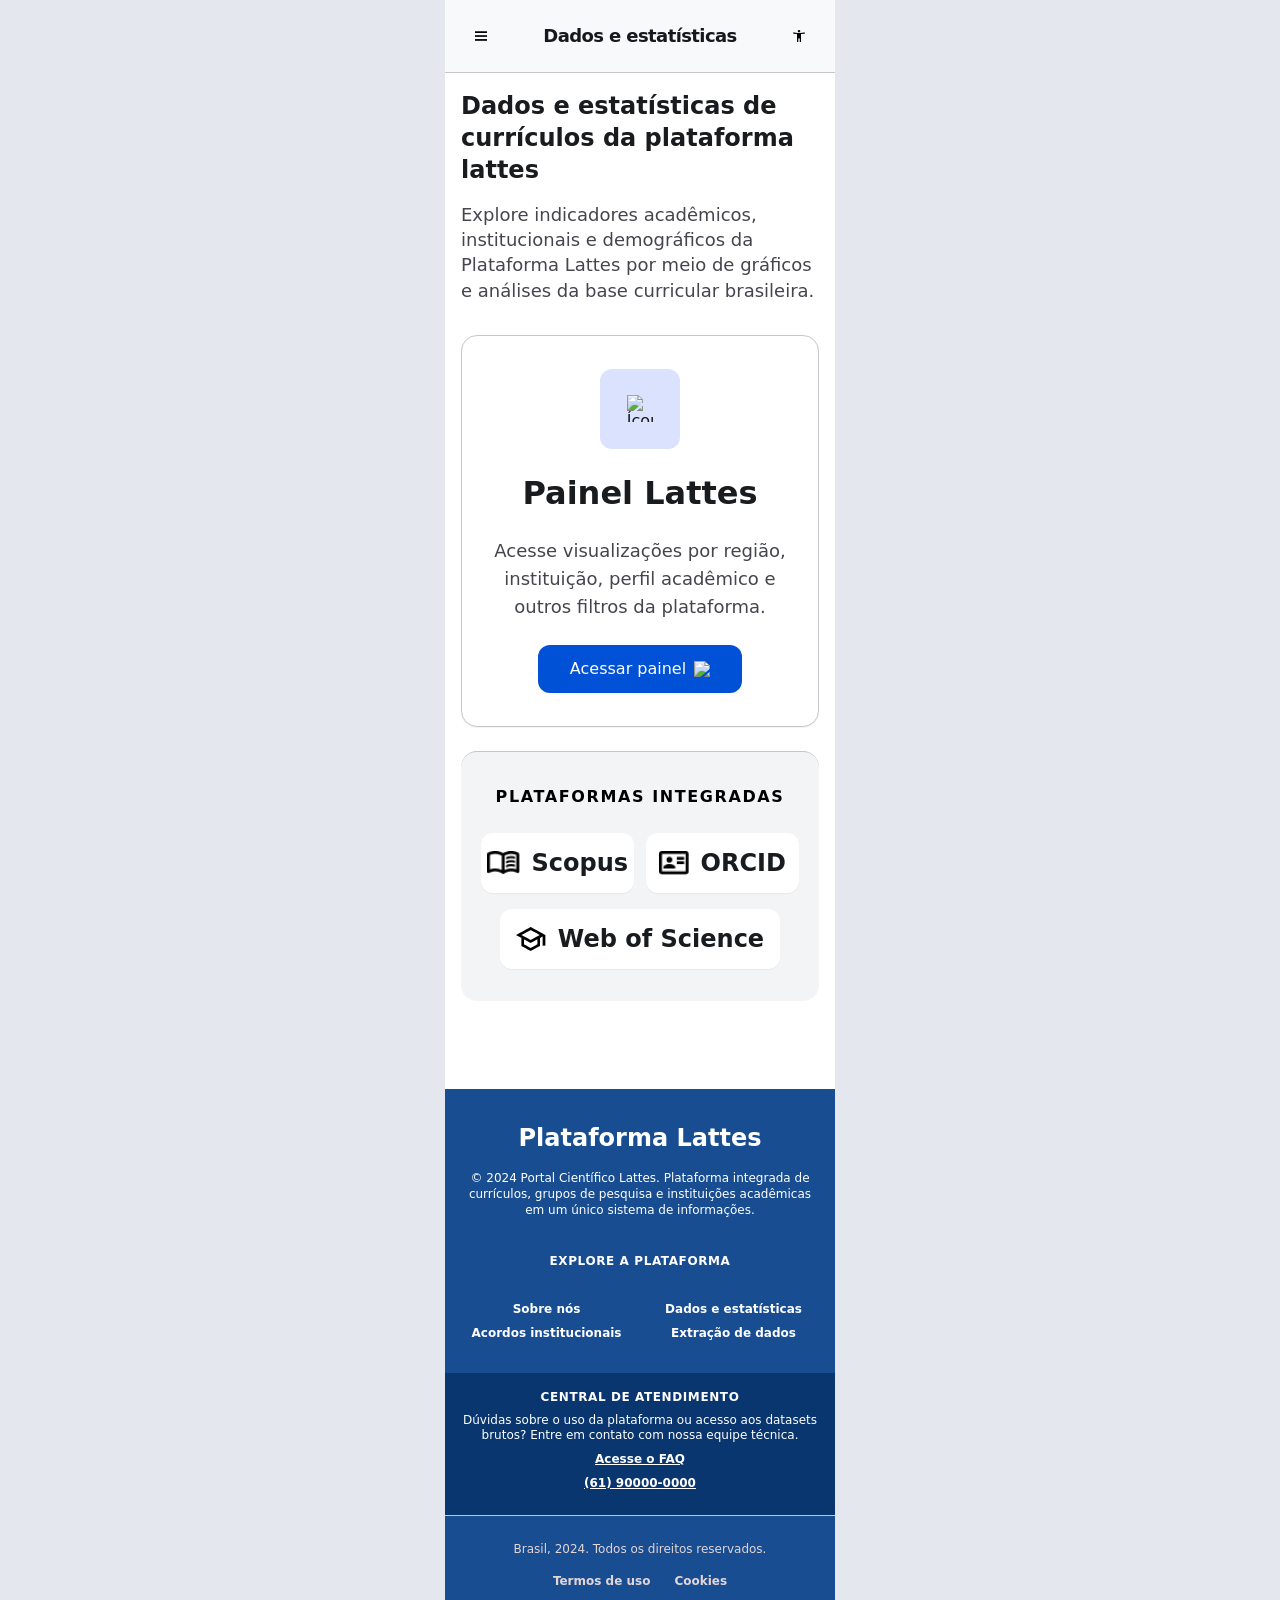
==== dados-estatisticas.html @ 247bda1d "primeira versao Co-authored-by: Cursor <cursoragent@cursor.com>" ====
﻿<!DOCTYPE html>
<html lang="pt-BR">
<head>
    <meta charset="UTF-8">
    <meta name="viewport" content="width=device-width, initial-scale=1.0">
    <title>Dados e estatísticas</title>
    <link rel="stylesheet" href="style.css">
</head>
<body>
    <div class="app-shell">
        <header class="top-app-bar" data-name="Header - TopAppBar">
            <button class="icon-button" id="menuToggle" aria-label="Abrir menu">
                <img src="assets/menu_hamburguer.png" alt="Menu">
            </button>
            <div class="top-app-bar__title" data-name="Heading 1">Dados e estatísticas</div>
            <button class="icon-button top-app-bar__profile" aria-label="Perfil" data-name="Button">
                <img src="assets/acessibilidade.png" alt="Perfil">
            </button>
        </header>

        <div class="menu-overlay" id="sideMenu" aria-hidden="true">
            <aside class="side-menu" role="dialog" aria-label="Menu do Portal">
                <div class="menu-header">
                    <div class="menu-title">Menu do Portal</div>
                    <button type="button" class="menu-close" id="menuClose" aria-label="Fechar menu">×</button>
                </div>
                <ul class="menu-list">
                    <li><a href="home-page.html" class="menu-item"><svg viewBox="0 0 24 24" fill="none" stroke="currentColor" stroke-width="2" stroke-linecap="round" stroke-linejoin="round"><path d="M3 11.5L12 3l9 8.5"/><path d="M9 21V13h6v8"/></svg>Início</a></li>
                    <li><a href="#" class="menu-item"><svg viewBox="0 0 24 24" fill="none" stroke="currentColor" stroke-width="2" stroke-linecap="round" stroke-linejoin="round"><circle cx="12" cy="12" r="9"/><line x1="12" y1="8" x2="12" y2="12"/><circle cx="12" cy="16" r="1"/></svg>Sobre nós</a></li>
                    <li><a href="dados-estatisticas.html" class="menu-item"><svg viewBox="0 0 24 24" fill="none" stroke="currentColor" stroke-width="2" stroke-linecap="round" stroke-linejoin="round"><path d="M3 17v-6"/><path d="M8 17v-10"/><path d="M13 17v-4"/><path d="M18 17V9"/><path d="M21 17h-18"/></svg>Dados e estatísticas</a></li>
                    <li><a href="#" class="menu-item"><svg viewBox="0 0 24 24" fill="none" stroke="currentColor" stroke-width="2" stroke-linecap="round" stroke-linejoin="round"><path d="M8 13l2 2 4-4"/><path d="M21 15V9a2 2 0 0 0-2-2H5a2 2 0 0 0-2 2v6a2 2 0 0 0 2 2h14a2 2 0 0 0 2-2Z"/></svg>Acordos institucionais</a></li>
                    <li><a href="#" class="menu-item"><svg viewBox="0 0 24 24" fill="none" stroke="currentColor" stroke-width="2" stroke-linecap="round" stroke-linejoin="round"><path d="M12 3v12"/><path d="M8 11l4 4 4-4"/><path d="M4 21h16"/></svg>Extração de dados</a></li>
                    <li><a href="#" class="menu-item"><svg viewBox="0 0 24 24" fill="none" stroke="currentColor" stroke-width="2" stroke-linecap="round" stroke-linejoin="round"><path d="M4 4h16v16H4z"/><path d="M4 8h16"/><path d="M9 12h6"/></svg>Contato/Ajuda</a></li>
                </ul>
                <div class="menu-divider"></div>
                <ul class="menu-list menu-list--secondary">
                    <li><a href="#" class="menu-item"><svg viewBox="0 0 24 24" fill="none" stroke="currentColor" stroke-width="2" stroke-linecap="round" stroke-linejoin="round"><circle cx="12" cy="12" r="3"/><path d="M19.4 15a7.9 7.9 0 0 0 .6-3 7.9 7.9 0 0 0-.6-3"/><path d="M4.6 9A7.9 7.9 0 0 0 4 12a7.9 7.9 0 0 0 .6 3"/><path d="M12 2v2"/><path d="M12 20v2"/><path d="M4.93 4.93l1.41 1.41"/><path d="M17.66 17.66l1.41 1.41"/><path d="M2 12h2"/><path d="M20 12h2"/><path d="M4.93 19.07l1.41-1.41"/><path d="M17.66 6.34l1.41-1.41"/></svg>Configurações</a></li>
                    <li><a href="#" class="menu-item"><svg viewBox="0 0 24 24" fill="none" stroke="currentColor" stroke-width="2" stroke-linecap="round" stroke-linejoin="round"><path d="M12 16a4 4 0 0 0 4-4V7a4 4 0 0 0-8 0v5a4 4 0 0 0 4 4Z"/><path d="M6 21v-2a4 4 0 0 1 4-4h4a4 4 0 0 1 4 4v2"/></svg>Acessibilidade</a></li>
                </ul>
                <a href="#" class="menu-logout"><svg viewBox="0 0 24 24" fill="none" stroke="currentColor" stroke-width="2" stroke-linecap="round" stroke-linejoin="round"><path d="M9 21H5a2 2 0 0 1-2-2V5a2 2 0 0 1 2-2h4"/><path d="M16 17l5-5-5-5"/><path d="M21 12H9"/></svg>Sair</a>
            </aside>
        </div>

        <div class="dados-estatisticas-page" data-name="Dados e estatistica - iPhone 17">

        <main class="page-content" data-name="Main">
            <section class="hero-section" data-name="Hero Section">
                <div class="hero-heading" data-name="Heading 2">
                    <h1>Dados e estatísticas de<br>currículos da plataforma lattes</h1>
                </div>
                <div class="hero-copy" data-name="Container">
                    <p>Explore indicadores acadêmicos, institucionais e demográficos da Plataforma Lattes por meio de gráficos e análises da base curricular brasileira.</p>
                </div>
            </section>

            <section class="panel-card" data-name="Category Bento Grid">
                <div class="panel-card__frame" data-name="Background+Border+Shadow">
                    <div class="panel-card__icon-frame" data-name="Margin">
                        <div class="panel-card__icon-background" data-name="Background">
                            <img src="https://www.figma.com/api/mcp/asset/d71a6e8a-f37e-4e6e-af55-b8a816daae14" alt="Ícone painel">
                        </div>
                    </div>
                    <div class="panel-card__title" data-name="Heading 3:margin">
                        <h2>Painel Lattes</h2>
                    </div>
                    <div class="panel-card__description" data-name="Margin">
                        <p>Acesse visualizações por região, instituição, perfil acadêmico e outros filtros da plataforma.</p>
                    </div>
                    <a href="painel_grandeArea.html" class="button button--primary" data-name="Button">
                        <span>Acessar painel</span>
                        <img src="https://www.figma.com/api/mcp/asset/c9a8e977-dc7c-4f8a-aab9-f819f635818b" alt="Seta direita">
                    </a>
                </div>
            </section>

            <section class="platforms-section" data-name="Section">
                <div class="platforms-title" data-name="Heading 4">PLATAFORMAS INTEGRADAS</div>
                <div class="platforms-container" data-name="Container">
                    <div class="platform-row">
                        <div class="platform-item" data-name="Container">
                            <img src="./assets/livro.png" alt="Scopus">
                            <span>Scopus</span>
                        </div>
                        <div class="platform-item" data-name="Container">
                            <img src="./assets/id.png" alt="ORCID">
                            <span>ORCID</span>
                        </div>
                    </div>
                    <div class="platform-row platform-row--center">
                        <div class="platform-item" data-name="Container">
                            <img src="./assets/chapeu.png" alt="Web of Science">
                            <span>Web of Science</span>
                        </div>
                    </div>
                </div>
            </section>
        </main>

        <footer class="site-footer">
        <div class="footer-top">
            <div class="footer-brand">
                <h2>Plataforma Lattes</h2>
                <p>© 2024 Portal Científico Lattes. Plataforma integrada de currículos, grupos de pesquisa e instituições acadêmicas em um único sistema de informações.</p>
            </div>

            <div class="footer-links">
                <div class="footer-links__heading">
                    <span>EXPLORE A PLATAFORMA</span>
                </div>
                <ul class="footer-links__list">
                    <li><a href="#">Sobre nós</a></li>
                    <li><a href="#">Dados e estatísticas</a></li>
                    <li><a href="#">Acordos institucionais</a></li>
                    <li><a href="#">Extração de dados</a></li>
                </ul>
            </div>
        </div>

        <div class="contact-section">
            <h3>CENTRAL DE ATENDIMENTO</h3>
            <p>Dúvidas sobre o uso da plataforma ou acesso aos datasets brutos? Entre em contato com nossa equipe técnica.</p>
            <a href="#" class="contact-link">Acesse o FAQ</a>
            <a href="tel:+556190000000" class="contact-link">(61) 90000-0000</a>
        </div>

        <div class="footer-bottom">
            <p>Brasil, 2024. Todos os direitos reservados.</p>
            <div class="footer-legal">
                <a href="#">Termos de uso</a>
                <a href="#">Cookies</a>
            </div>
        </div>
        </footer>
    </div>
    </div>
    <script src="script.js" defer></script>
</body>
</html>
---- style.css ----
﻿:root {
    color-scheme: light;
    font-family: "Hanken Grotesk", Inter, system-ui, -apple-system, BlinkMacSystemFont, "Segoe UI", sans-serif;
    color: #16181d;
    background: #f7f9fb;
}

* {
    box-sizing: border-box;
}

html, body {
    margin: 0;
    min-height: 100%;
}

body {
    background: #e4e8ee;
}

img {
    display: block;
    max-width: 100%;
    height: auto;
}

button,
a {
    font: inherit;
}

a {
    color: inherit;
    text-decoration: none;
}

.app-shell {
    position: relative;
    width: 100%;
    max-width: 390px;
    min-height: 100vh;
    margin: 0 auto;
    background: #ffffff;
}

.top-app-bar {
    display: flex;
    align-items: center;
    justify-content: space-between;
    gap: 16px;
    padding: 16px;
    background: #f7f9fb;
    border-bottom: 1px solid #c6c6cd;
}

.top-app-bar__title {
    font-size:18px;
    font-weight:700;
    line-height: 32px;
    letter-spacing: -0.6px;
    white-space: nowrap;
}

.icon-button { width: 40px; min-width: 40px; height: 40px; display: inline-flex; align-items: center; justify-content: center; padding: 0; border: none; border-radius: 12px; background: transparent; }
.icon-button img { width: 22px; height: 22px; }


.main-content {
    padding: 24px 16px 0;
}

.hero-section {
    margin-bottom: 32px;
}

.hero-card {
    background: #f2f4f6;
    border: 1px solid #c6c6cd;
    border-radius: 8px;
    overflow: hidden;
}

.hero-card img {
    width: 100%;
    height: auto;
}

.direct-access-section {
    display: flex;
    flex-direction: column;
    gap: 24px;
}

.section-heading {
    display: flex;
    align-items: center;
    justify-content: space-between;
    gap: 12px;
}

.section-heading h1 {
    margin: 0;
    font-size: 24px;
    line-height: 32px;
    font-weight: 600;
}

.section-link { 
    display: inline-flex;
    align-items: center;
    gap: 4px;
    color: #0051d5;
    font-weight: 500;
    font-size: 14px;
    line-height: 20px;
 }
.section-link img { width: 10px; height: auto; }


.resource-list {
    display: grid;
    gap: 24px;
}

.resource-card {
    background: #ffffff;
    border: 1px solid #c6c6cd;
    border-radius: 8px;
    padding: 25px;
    display: flex;
    flex-direction: column;
    gap: 12px;
}

.card-icon {
    width: 48px;
    height: 48px;
    min-width: 48px;
    border-radius: 4px;
    background: #dbe1ff;
    display: inline-flex;
    align-items: center;
    justify-content: center;
}

.card-content h2 {
    margin: 0;
    font-size: 14px;
    font-weight: 700;
    letter-spacing: 0.14px;
    line-height: 20px;
}

.card-description {
    margin: 0;
    font-size: 10px;
    line-height: 15px;
    color: #45464d;
}

.card-links {
    list-style: none;
    margin: 0;
    padding: 0;
    display: grid;
    gap: 8px;
}

.card-links li {
    margin: 0;
}

.resource-card a {
    display: inline-flex;
    align-items: center;
    gap: 8px;
    color: #0051d5;
    font-weight: 600;
    font-size: 12px;
    line-height: 16px;
}

.resource-card a img { width: 12px; height: 12px; }
.card-icon img { width: 20px; height: auto; }


.site-footer {
    width: 100%;
    max-width: 100%;
    margin-top: 32px;
    margin-left: 0;
    margin-right: 0;
    background: #194d92;
    color: #ffffff;
    box-sizing: border-box;
}

.app-shell .site-footer,
.dados-estatisticas-page .site-footer {
    width: 100%;
    margin-left: 0;
    margin-right: 0;
}

.app-shell .site-footer .footer-top,
.app-shell .site-footer .footer-bottom,
.app-shell .site-footer .contact-section,
.dados-estatisticas-page .site-footer .footer-top,
.dados-estatisticas-page .site-footer .footer-bottom,
.dados-estatisticas-page .site-footer .contact-section {
    width: 100%;
    max-width: none;
    box-sizing: border-box;
}

.footer-top {
    padding: 33px 16px 32px;
}

.footer-brand {
    text-align: center;
    margin-bottom: 32px;
}

.footer-brand h2 {
    margin: 0;
    font-size: 24px;
    font-weight: 700;
    line-height: 32px;
}

.footer-brand p {
    margin: 16px auto 0;
    max-width: 384px;
    font-size: 12px;
    line-height: 16px;
}

.footer-links {
    display: grid;
    gap: 32px;
}

.footer-links__heading {
    text-align: center;
}

.footer-links__heading span {
    display: inline-block;
    font-size: 12px;
    line-height: 16px;
    font-weight: 700;
    letter-spacing: 0.6px;
    text-transform: uppercase;
}

/* Rodapé portal (home-page + dados-estatísticas): seção inferior */
.app-shell .site-footer .footer-bottom p,
.dados-estatisticas-page .site-footer .footer-bottom p,
.app-shell .site-footer .footer-legal a,
.dados-estatisticas-page .site-footer .footer-legal a {
    color: #e4d5d5;
}

.footer-links__list {
    display: grid;
    grid-template-columns: repeat(2, minmax(0, 1fr));
    gap: 8px 16px;
    padding: 0;
    margin: 0;
    list-style: none;
}

.footer-links__list li {
    display: flex;
    justify-content: center;
}

.app-shell .site-footer .footer-links__list a,
.dados-estatisticas-page .site-footer .footer-links__list a {
    color: #ffffff;
}

.footer-links__list a {
    font-size: 12px;
    line-height: 16px;
    font-weight: 600;
    text-align: center;
}

.menu-overlay {
    display: none;
    position: absolute;
    inset: 0;
    background: rgba(0, 0, 0, 0.32);
    justify-content: flex-start;
    z-index: 1000;
}

.menu-overlay.open {
    display: flex;
}

.side-menu {
    width: min(320px, 100%);
    max-width: 320px;
    height: 100%;
    background: #ffffff;
    display: flex;
    flex-direction: column;
    padding: 24px 16px;
    box-shadow: 8px 0 24px rgba(0, 0, 0, 0.08);
    transform: translateX(-100%);
    transition: transform 0.24s ease;
}

.menu-overlay.open .side-menu {
    transform: translateX(0);
}

.menu-header {
    display: flex;
    align-items: center;
    justify-content: space-between;
    margin-bottom: 28px;
}

.menu-title {
    font-size: 20px;
    line-height: 28px;
    font-weight: 700;
    color: #16181d;
}

.menu-close {
    width: 40px;
    height: 40px;
    display: inline-flex;
    align-items: center;
    justify-content: center;
    border: none;
    background: transparent;
    color: #16181d;
    font-size: 24px;
    cursor: pointer;
}

.menu-list {
    list-style: none;
    margin: 0;
    padding: 0;
    display: grid;
    gap: 16px;
}

.menu-list--secondary {
    margin-top: 28px;
}

.menu-item {
    display: inline-flex;
    align-items: center;
    gap: 12px;
    color: #16181d;
    font-size: 14px;
    font-weight: 600;
    line-height: 20px;
    text-decoration: none;
    padding: 8px 4px;
    margin: -8px -4px;
    border-radius: 8px;
    transition: color 0.2s ease, background-color 0.2s ease;
}

.side-menu .menu-item:not(.menu-item--disabled):hover,
.side-menu .menu-logout:not(.menu-item--disabled):hover {
    color: #0051d5;
    background-color: #e8eeff;
}

.side-menu .menu-item:not(.menu-item--disabled):hover svg,
.side-menu .menu-logout:not(.menu-item--disabled):hover svg {
    color: #0051d5;
    stroke: #0051d5;
}

.side-menu .menu-item--disabled,
.side-menu .menu-logout.menu-item--disabled {
    opacity: 0.38;
    cursor: not-allowed;
    pointer-events: none;
    color: #9a9aa3;
}

.side-menu .menu-item--disabled svg,
.side-menu .menu-logout.menu-item--disabled svg {
    color: #9a9aa3;
    stroke: #9a9aa3;
}

.menu-item svg {
    width: 20px;
    height: 20px;
    flex-shrink: 0;
}

.menu-divider {
    margin: 28px 0 16px;
    border-top: 1px solid #ececec;
}

.menu-logout {
    margin-top: auto;
    display: inline-flex;
    align-items: center;
    gap: 12px;
    color: #16181d;
    font-size: 14px;
    font-weight: 600;
    text-decoration: none;
    padding: 8px 4px;
    margin-left: -4px;
    margin-right: -4px;
    border-radius: 8px;
    transition: color 0.2s ease, background-color 0.2s ease;
}

.menu-logout svg {
    width: 20px;
    height: 20px;
    flex-shrink: 0;
}

.side-menu--painel {
    padding: 24px 20px;
}

.side-menu--painel .menu-header {
    margin-bottom: 32px;
}

.side-menu--painel .menu-title {
    font-size: 22px;
    line-height: 28px;
    font-weight: 700;
}

.side-menu--painel .menu-list {
    gap: 20px;
}

.side-menu--painel .menu-list--secondary {
    margin-top: 0;
    gap: 24px;
}

.side-menu--painel .menu-divider {
    margin: 24px 0 24px;
    border-top-color: #e3e3e3;
}

.side-menu--painel .menu-item {
    font-weight: 500;
}

.contact-section {
    padding: 16px 16px 24px;
    background: #0a366f;
    display: grid;
    gap: 8px;
    text-align: center;
}

.contact-section h3 {
    margin: 0;
    font-size: 12px;
    line-height: 16px;
    font-weight: 700;
    letter-spacing: 0.6px;
    text-transform: uppercase;
}

.contact-section p {
    margin: 0;
    font-size: 12px;
    line-height: 15px;
}

.contact-link {
    display: inline-block;
    color: #ffffff;
    font-size: 12px;
    line-height: 16px;
    font-weight: 700;
    text-decoration: underline;
}

.footer-bottom {
    border-top: 1px solid #c6c6cd;
    padding: 25px 16px 32px;
    text-align: center;
}

.footer-bottom p {
    margin: 0;
    font-size: 12px;
    line-height: 16px;
}

.footer-legal {
    display: flex;
    justify-content: center;
    flex-wrap: wrap;
    gap: 24px;
    margin-top: 16px;
}

.footer-legal a {
    font-size: 12px;
    line-height: 16px;
    font-weight: 600;
}

@media (max-width: 390px) {
    .footer-links__list {
        grid-template-columns: 1fr 1fr;
    }
}

.dados-estatisticas-page {
    width: min(390px, 100%);
    margin: 0 auto;
    min-height: 100vh;
    background: #ffffff;
    color: #191c1e;
}

.dados-estatisticas-page .top-app-bar {
    display: flex;
    align-items: center;
    justify-content: space-between;
    padding: 16px;
    background: #f7f9fb;
    border-bottom: 1px solid #c6c6cd;
}

.dados-estatisticas-page .top-app-bar__title {
    font-size: 24px;
    line-height: 32px;
    font-weight: 800;
    letter-spacing: -0.6px;
}

.dados-estatisticas-page .page-content {
    padding: 17px 16px 32px;
}

.dados-estatisticas-page .hero-section {
    display: flex;
    flex-direction: column;
    gap: 16px;
    margin-bottom: 32px;
}

.dados-estatisticas-page .hero-heading h1 {
    margin: 0;
    font-size: 24px;
    line-height: 32px;
    font-weight: 600;
    color: #191c1e;
}

.dados-estatisticas-page .hero-copy {
    color: #45464d;
    font-size: 18px;
    line-height: 1.4;
    margin: 0;
}

.dados-estatisticas-page .hero-copy p {
    margin: 0;
}

.dados-estatisticas-page .panel-card {
    display: flex;
    justify-content: center;
    width: 100%;
    margin-bottom: 24px;
}

.dados-estatisticas-page .panel-card__frame {
    width: 100%;
    max-width: 672px;
    background: #ffffff;
    border: 1px solid #c6c6cd;
    border-radius: 16px;
    box-shadow: 0px 1px 1px rgba(0, 0, 0, 0.05);
    padding: 33px 24px;
    display: flex;
    flex-direction: column;
    align-items: center;
    gap: 24px;
}

.dados-estatisticas-page .panel-card__icon-background {
    width: 80px;
    height: 80px;
    border-radius: 12px;
    background: #dae2fd;
    display: flex;
    align-items: center;
    justify-content: center;
}

.dados-estatisticas-page .panel-card__icon-background img {
    width: 26.67px;
    height: 26.67px;
}

.dados-estatisticas-page .panel-card__title h2 {
    margin: 0;
    font-size: 32px;
    line-height: 40px;
    font-weight: 600;
    color: #191c1e;
    text-align: center;
}

.dados-estatisticas-page .panel-card__description p {
    margin: 0;
    font-size: 18px;
    line-height: 28px;
    color: #45464d;
    text-align: center;
}

.dados-estatisticas-page .button {
    display: inline-flex;
    align-items: center;
    justify-content: center;
    gap: 8px;
    padding: 12px 32px;
    border-radius: 12px;
    background: #0051d5;
    color: #ffffff;
    font-size: 16px;
    line-height: 24px;
    font-weight: 400;
}

.dados-estatisticas-page .button img {
    width: 16px;
    height: 16px;
}

.dados-estatisticas-page .platforms-section {
    margin-bottom: 24px;
    padding: 33px 20px 32px;
    background: #f2f4f6;
    border-top: 1px solid #c6c6cd;
    border-radius: 16px;
}

.dados-estatisticas-page .platforms-title {
    margin-bottom: 24px;
    font-size: 16px;
    line-height: 24px;
    font-weight: 700;
    color: #000000;
    text-align: center;
    letter-spacing: 1.6px;
    text-transform: uppercase;
}

.dados-estatisticas-page .platforms-container {
    display: grid;
    gap: 16px;
}

.dados-estatisticas-page .platform-row {
    display: grid;
    grid-template-columns: repeat(2, 1fr);
    gap: 12px;
}

.dados-estatisticas-page .platform-row--center {
    grid-template-columns: 1fr;
    justify-items: center;
}

.dados-estatisticas-page .platform-item {
    display: inline-flex;
    align-items: center;
    justify-content: center;
    gap: 12px;
    min-height: 48px;
    padding: 14px 16px;
    background: #ffffff;
    border-radius: 12px;
    box-shadow: 0px 1px 1px rgba(0, 0, 0, 0.05);
}

.dados-estatisticas-page .platform-item img {
    width: auto;
    height: 24px;
    display: block;
}

.dados-estatisticas-page .platform-item span {
    font-size: 24px;
    line-height: 32px;
    font-weight: 700;
    color: #191c1e;
}

/* Painel Lattes Styles */


.demographic-card{
    display:flex;
    align-items:center;
    gap:16px;
    background:#fff;
    border:1px solid #d9d9d9;
    border-radius:12px;
    padding:20px;
    margin-bottom:20px;
}

.demographic-icon{
    width:56px;
    height:56px;
    background:#e9ecff;
    border-radius:12px;
    display:flex;
    align-items:center;
    justify-content:center;
    flex-shrink:0;
}

.demographic-icon img{
    width:20px;
    height:20px;
}

.demographic-content h3{
    font-size:14px;
    margin-bottom:6px;
}

.demographic-content p{
    font-size:13px;
    line-height:1.5;
    color:#555;
}

.painel-content {
    padding: 16px 0 0 !important;
}

.painel-page {
    padding: 16px 16px 32px;
}

.painel-header {
    margin-bottom: 24px;
}

.painel-title {
    margin: 0;
    font-size: 24px;
    font-weight: 600;
    line-height: 32px;
    color: #16181d;
}

.painel-controls {
    display: flex;
    align-items: center;
    gap: 12px;
    margin-bottom: 24px;
    width: 100%;
}

.button--filter {
    display: inline-flex;
    align-items: center;
    gap: 8px;
    padding: 11px 25px;
    background: #e6e8ea;
    border: 1px solid #c6c6cd;
    border-radius: 12px;
    font-size: 14px;
    font-weight: 500;
    color: #191c1e;
    cursor: pointer;
    text-decoration: none;
    transition: background 0.2s ease;
}

.button--filter svg {
    width: 15px;
    height: 10px;
}

.button--filter:hover {
    background: #dcdfe2;
}

.controls-divider {
    width: 1px;
    height: 32px;
    background: #c6c6cd;
    flex-shrink: 0;
}

.icon-button--action {
    width: 32px !important;
    height: 32px !important;
    padding: 0 !important;
}

.icon-button--action svg {
    width: 16px !important;
    height: 16px !important;
    color: #0051d5;
    stroke: #0051d5;
}

.metrics-grid {
    display: grid;
    grid-template-columns: repeat(2, 1fr);
    gap: 12px;
    margin-bottom: 24px;
}

.metric-card {
    background: #ffffff;
    border: 1px solid #c6c6cd;
    border-radius: 8px;
    padding: 17px;
    display: flex;
    flex-direction: column;
    gap: 4px;
    box-shadow: 0px 4px 6px rgba(15, 23, 42, 0.04);
}

.metric-label {
    font-size: 12px;
    font-weight: 600;
    letter-spacing: 0.6px;
    text-transform: uppercase;
    color: #45464d;
    line-height: 16px;
}

.metric-value {
    display: flex;
    align-items: baseline;
    gap: 4px;
    padding-top: 4px;
}

.metric-number {
    font-size: 24px;
    font-weight: 600;
    color: #16181d;
    line-height: 32px;
}

.metric-number.metric-positive {
    color: #0051d5;
}

.metric-unit {
    font-size: 14px;
    font-weight: 500;
    color: #45464d;
    line-height: 20px;
    letter-spacing: 0.14px;
}

.metric-icon {
    width: 13px;
    height: 8px;
    color: #0051d5;
    margin-left: 4px;
}

.metric-note {
    font-size: 10px;
    font-style: italic;
    color: #45464d;
    line-height: 15px;
}

.chart-card {
    background: #ffffff;
    border: 1px solid #c6c6cd;
    border-radius: 8px;
    padding: 33px 25px;
    margin-bottom: 24px;
    box-shadow: 0px 4px 6px rgba(15, 23, 42, 0.04);
}

.chart-header {
    display: flex;
    align-items: center;
    justify-content: space-between;
    margin-bottom: 24px;
}

.chart-title {
    margin: 0;
    padding-bottom: 10px;
    font-size: 25px;
    font-weight: 700;
    color: #16181d;
    line-height: 20px;
    letter-spacing: 0.14px;
}

.chart-icon {
    width: 13px;
    height: 13px;
    color: #16181d;
}

.donut-chart {
    position: relative;
    display: flex;
    align-items: center;
    justify-content: center;
    margin-bottom: 24px;
    height: 200px;
}

.donut-svg {
    width: 100%;
    height: 100%;
    max-width: 200px;
}

.donut-center {
    position: absolute;
    display: flex;
    flex-direction: column;
    align-items: center;
    justify-content: center;
    gap: 4px;
}

.donut-value {
    font-size: 12px;
    font-weight: 600;
    color: #16181d;
}

.donut-number {
    font-size: 24px;
    font-weight: 600;
    color: #16181d;
}

.donut-label {
    font-size: 12px;
    font-weight: 500;
    color: #45464d;
    line-height: 16px;
}

/* Gráfico quadrado — Grande Área */

body[data-painel-page="grande-area"] .chart-card--grande-area .chart-title {
    width: 100%;
    padding-bottom: 16px;
    margin-bottom: 24px;
    border-bottom: 1px solid #e3e6eb;
}

body[data-painel-page="grande-area"] .squircle-donut {
    position: relative;
    width: 200px;
    height: 200px;
    margin: 0 auto 24px;
}

body[data-painel-page="grande-area"] .squircle-donut__ring {
    width: 100%;
    height: 100%;
    border-radius: 56px;
    background: conic-gradient(
        from -90deg,
        #c5cee8 0deg 34deg,
        #ffffff 34deg 36deg,
        #0051d5 36deg 160deg,
        #ffffff 160deg 162deg,
        #2d5a9e 162deg 232deg,
        #ffffff 232deg 234deg,
        #6b7d99 234deg 304deg,
        #ffffff 304deg 306deg,
        #1a202c 306deg 356deg,
        #ffffff 356deg 360deg
    );
    box-shadow: 0 6px 16px rgba(15, 23, 42, 0.1);
}

body[data-painel-page="grande-area"] .squircle-donut__center {
    position: absolute;
    inset: 34px;
    display: flex;
    flex-direction: column;
    align-items: center;
    justify-content: center;
    gap: 4px;
    background: #ffffff;
    border-radius: 42px;
}

body[data-painel-page="grande-area"] .squircle-donut__label {
    font-size: 12px;
    font-weight: 500;
    color: #45464d;
    line-height: 16px;
}

body[data-painel-page="grande-area"] .squircle-donut__value {
    font-size: 24px;
    font-weight: 700;
    color: #16181d;
    line-height: 32px;
}

.chart-legend {
    display: flex;
    flex-direction: column;
    gap: 8px;
}

.legend-item {
    display: flex;
    align-items: center;
    justify-content: space-between;
    padding: 8px 0;
}

.legend-color {
    width: 12px;
    height: 12px;
    border-radius: 50%;
    flex-shrink: 0;
}

.legend-label {
    flex: 1;
    font-size: 12px;
    font-weight: 600;
    color: #45464d;
    margin: 0 8px;
}

.legend-value {
    font-size: 12px;
    font-weight: 600;
    color: #16181d;
}

.bar-chart {
    display: flex;
    flex-direction: column;
    gap: 16px;
}

.bar-item {
    display: flex;
    flex-direction: column;
    gap: 4px;
}

.bar-label {
    display: flex;
    justify-content: space-between;
    font-size: 12px;
    font-weight: 600;
    color: #45464d;
}

.bar-value {
    text-align: right;
    font-size: 12px;
    font-weight: 600;
    color: #16181d;
    margin-top: -4px;
}

.bar-container {
    background: #eceef0;
    height: 8px;
    border-radius: 12px;
    overflow: hidden;
}

.bar-fill {
    background: #0051d5;
    height: 100%;
    border-radius: 12px;
    transition: width 0.3s ease;
}

.showcase-card {
    position: relative;
    background: #ffffff;
    border: 1px solid #c6c6cd;
    border-radius: 8px;
    overflow: hidden;
    margin-bottom: 24px;
    box-shadow: 0px 4px 6px rgba(15, 23, 42, 0.04);
    min-height: 200px;
}

.showcase-card img {
    width: 100%;
    height: 100%;
    object-fit: cover;
}

.showcase-overlay {
    position: absolute;
    bottom: 0;
    left: 0;
    right: 0;
    background: linear-gradient(to top, rgba(0,0,0,0.7), transparent);
    color: #ffffff;
    padding: 24px 16px;
}

.showcase-overlay h3 {
    margin: 0 0 8px;
    font-size: 16px;
    font-weight: 700;
    line-height: 24px;
}

.showcase-overlay p {
    margin: 0;
    font-size: 12px;
    line-height: 16px;
}





/* Filter Panel */

.filter-overlay {
    position: absolute;
    inset: 0;
    display: none;
    z-index: 2000;
    flex-direction: column;
    align-items: stretch;
    justify-content: flex-start;
    background: rgba(0, 0, 0, 0.5);
    animation: slideInBottom 0.3s ease;
    overflow: hidden;
}

.filter-overlay.open {
    display: flex;
    animation: slideInBottom 0.3s ease;
}

@keyframes slideInBottom {
    from {
        opacity: 0;
    }
    to {
        opacity: 1;
    }
}

.filter-panel {
    background: #ffffff;
    width: 100%;
    height: fit-content;
    max-height: 100%;
    flex: 0 0 auto;
    align-self: flex-start;
    overflow-y: auto;
    overflow-x: hidden;
    border-radius: 0 0 16px 16px;
    display: flex;
    flex-direction: column;
}

.filter-header {
    display: flex;
    align-items: center;
    justify-content: space-between;
    padding: 16px;
    border-bottom: 1px solid #c6c6cd;
    background: #f7f9fb;
    border-radius: 16px 16px 0 0;
    position: sticky;
    top: 0;
    z-index: 10;
}

.filter-close {
    width: 32px;
    height: 32px;
    display: flex;
    align-items: center;
    justify-content: center;
    border: none;
    background: transparent;
    cursor: pointer;
    padding: 0;
}

.filter-close svg {
    width: 14px;
    height: 14px;
    color: #16181d;
}

.filter-header h2 {
    margin: 0;
    font-size: 24px;
    font-weight: 800;
    line-height: 32px;
    flex: 1;
    text-align: center;
}

.filter-settings {
    width: 32px;
    height: 32px;
    display: flex;
    align-items: center;
    justify-content: center;
}

.filter-settings svg {
    width: 18px;
    height: 18px;
    color: #16181d;
}

.filter-content {
    flex: 0 1 auto;
    padding: 16px;
    display: flex;
    flex-direction: column;
    gap: 24px;
}

.filter-section {
    display: flex;
    flex-direction: column;
    gap: 16px;
}

.filter-section-header {
    display: flex;
    align-items: center;
    gap: 8px;
    padding: 5px 0;
}

.filter-section-header svg {
    width: 22px;
    height: 18px;
    color: #45464d;
}

.filter-section-header span {
    font-size: 14px;
    font-weight: 500;
    letter-spacing: 0.7px;
    text-transform: uppercase;
    color: #45464d;
    line-height: 20px;
}

.filter-options {
    background: #ffffff;
    border: 1px solid #c6c6cd;
    border-radius: 8px;
    overflow: hidden;
    display: flex;
    flex-direction: column;
    padding: 1px;
}

.filter-option {
    display: flex;
    align-items: center;
    justify-content: space-between;
    padding: 16px;
    border-bottom: 1px solid #c6c6cd;
    background: #ffffff;
    cursor: pointer;
    transition: background 0.2s ease;
}

.filter-option:last-child {
    border-bottom: none;
}

.filter-option input {
    display: none;
}

.filter-option span {
    font-size: 16px;
    font-weight: 500;
    color: #191c1e;
    line-height: 24px;
    flex: 1;
    margin-right: 16px;
}

.filter-option--selected {
    background: #e8eeff;
}

.filter-option--selected span {
    color: #16181d;
}

.filter-option--disabled {
    opacity: 0.38;
    cursor: not-allowed;
    pointer-events: none;
    background: #f5f8fc;
}

.filter-option--disabled span {
    color: #9a9aa3;
}

.filter-option--disabled .radio-custom,
.filter-option--disabled .checkbox-custom {
    border-color: #c8d4eb;
    background: #eef2fa;
}

.filter-footer .button--inactive {
    opacity: 0.38;
    cursor: not-allowed;
    pointer-events: none;
    color: #9a9aa3;
}

.radio-custom,
.checkbox-custom {
    width: 20px;
    height: 20px;
    border: 2px solid #c6c6cd;
    border-radius: 12px;
    flex-shrink: 0;
    display: flex;
    align-items: center;
    justify-content: center;
    position: relative;
}

.checkbox-custom {
    border-radius: 4px;
}

.radio-custom--checked,
.checkbox-custom--checked {
    border-color: #0051d5;
    background: #0051d5;
}

.radio-custom--checked::after,
.checkbox-custom--checked::after {
    content: '';
    width: 9px;
    height: 6px;
    border: solid #ffffff;
    border-width: 0 0 2px 2px;
    transform: rotate(-45deg);
}

.filter-footer {
    display: flex;
    flex-direction: column;
    gap: 8px;
    padding: 16px;
    border-top: 1px solid #c6c6cd;
    background: #ffffff;
    border-radius: 0 0 16px 16px;
    flex-shrink: 0;
}

.button--primary {
    padding: 12px 24px;
    background: #0051d5;
    color: #ffffff;
    border: none;
    border-radius: 8px;
    font-size: 16px;
    font-weight: 600;
    cursor: pointer;
    text-decoration: none;
    display: inline-flex;
    align-items: center;
    justify-content: center;
    transition: background 0.2s ease;
}

.button--primary:hover {
    background: #003fa3;
}

.button--secondary {
    padding: 12px 24px;
    background: #e6e8ea;
    color: #191c1e;
    border: none;
    border-radius: 8px;
    font-size: 16px;
    font-weight: 600;
    cursor: pointer;
    text-decoration: none;
    display: inline-flex;
    align-items: center;
    justify-content: center;
    transition: background 0.2s ease;
}

.button--secondary:hover {
    background: #dcdfe2;
}

/* Stats Grid */

.stats-grid {
    display: grid;
    gap: 16px;
    margin-bottom: 24px;
}

.stat-card {
    background: #ffffff;
    border: 1px solid #c6c6cd;
    border-radius: 8px;
    padding: 16px;
    display: flex;
    flex-direction: column;
    gap: 12px;
    box-shadow: 0px 1px 1px rgba(0, 0, 0, 0.05);
}

.stat-header {
    display: flex;
    align-items: center;
    justify-content: space-between;
}

.stat-label {
    font-size: 12px;
    font-weight: 600;
    letter-spacing: 0.6px;
    text-transform: uppercase;
    color: #45464d;
    line-height: 16px;
}

.stat-icon {
    width: 20px;
    height: 20px;
    color: #0051d5;
    stroke: #0051d5;
    flex-shrink: 0;
}

.stat-value {
    font-size: 32px;
    font-weight: 700;
    color: #191c1e;
    line-height: 40px;
}

.stat-note {
    font-size: 12px;
    color: #45464d;
    line-height: 16px;
}

/* Donut Legend */

.donut-legend {
    display: flex;
    flex-direction: column;
    gap: 12px;
}

.donut-legend .legend-item {
    display: flex;
    align-items: center;
    justify-content: space-between;
    padding: 0;
}

.donut-legend .legend-dot {
    width: 8px;
    height: 8px;
    border-radius: 50%;
    flex-shrink: 0;
}

.donut-legend .legend-text {
    flex: 1;
    font-size: 14px;
    font-weight: 500;
    color: #45464d;
    margin: 0 12px;
}

.donut-legend .legend-percent {
    font-size: 14px;
    font-weight: 600;
    color: #191c1e;
}

/* Bars List */

.bars-list {
    display: flex;
    flex-direction: column;
    gap: 20px;
}

.bar-info {
    display: flex;
    align-items: center;
    justify-content: space-between;
    margin-bottom: 8px;
}

.bar-label {
    font-size: 14px;
    font-weight: 500;
    color: #45464d;
}

.bar-value {
    font-size: 14px;
    font-weight: 600;
    color: #191c1e;
}

.bar-container {
    background: #eceef0;
    height: 12px;
    border-radius: 8px;
    overflow: hidden;
}

.bar-fill {
    background: #0051d5;
    height: 100%;
    border-radius: 8px;
    transition: width 0.3s ease;
}

.bar-fill--dark {
    background: #1a202c;
}

.bar-fill--gray {
    background: #6b7280;
}

/* Info Card */

.info-card {
    background: #ffffff;
    border: 1px solid #c6c6cd;
    border-radius: 8px;
    padding: 24px 16px;
    margin-bottom: 24px;
    display: flex;
    flex-direction: column;
    align-items: center;
    gap: 16px;
    text-align: center;
    box-shadow: 0px 1px 1px rgba(0, 0, 0, 0.05);
}

.info-card-title {
    font-size: 16px;
    font-weight: 700;
    color: #191c1e;
    line-height: 24px;
}

.info-card-icon {
    width: 48px;
    height: 48px;
    display: flex;
    align-items: center;
    justify-content: center;
    color: #0051d5;
}

.info-card-icon svg {
    width: 32px;
    height: 32px;
}

.info-card-text {
    margin: 0;
    font-size: 14px;
    line-height: 20px;
    color: #45464d;
}

/* Method Card */
.method-card{
    background:#316bf32f;
    border:1px solid #c6c6cd;
    border-radius:8px;
    padding:24px 16px;
    margin-bottom:24px;

    display:flex;
    flex-direction:column;
    align-items:center;
    text-align:center;
}

.method-card h3{
    margin:0 0 12px;
    font-size:18px;
    font-weight:700;
}

.method-card p{
    margin:0 0 16px;
    font-size:14px;
    line-height:1.5;
    color:#45464d;
}

.method-card a{
    color:#0051d5;
    font-weight:600;
    text-decoration:none;
}


















/* Painel Instituição */

.painel-page--instituicao .painel-subtitle {
    margin: 8px 0 0;
    font-size: 14px;
    line-height: 20px;
    color: #45464d;
}

.painel-page--instituicao .metric-card {
    gap: 6px;
}

.painel-page--instituicao .metric-label {
    text-transform: none;
    letter-spacing: 0;
    font-size: 11px;
    line-height: 14px;
}

.painel-page--instituicao .metric-echo {
    font-size: 10px;
    line-height: 14px;
    color: #45464d;
}

.painel-page--instituicao .metric-card--researchers .metric-number {
    color: #0051d5;
}

.painel-page--instituicao .chart-card--tipo {
    padding: 20px 16px;
}

.painel-page--instituicao .chart-card__eyebrow {
    display: block;
    margin-bottom: 16px;
    font-size: 12px;
    font-weight: 600;
    letter-spacing: 0.6px;
    text-transform: uppercase;
    color: #45464d;
    line-height: 16px;
}

.painel-page--instituicao .institution-type-row {
    display: flex;
    align-items: center;
    justify-content: space-between;
    gap: 12px;
}

.painel-page--instituicao .institution-legend {
    flex: 1;
    min-width: 0;
}

.painel-page--instituicao .institution-legend .legend-item {
    justify-content: flex-start;
    gap: 8px;
    padding: 6px 0;
}

.painel-page--instituicao .institution-legend .legend-text {
    margin: 0;
    font-size: 14px;
    font-weight: 500;
    color: #191c1e;
}

.painel-page--instituicao .institution-donut {
    position: relative;
    width: 108px;
    height: 108px;
    flex-shrink: 0;
}

.painel-page--instituicao .institution-donut__ring {
    width: 100%;
    height: 100%;
    border-radius: 50%;
    background: conic-gradient(
        #0051d5 0deg 73.8deg,
        #ffffff 73.8deg 75.8deg,
        #0051d5 75.8deg 149.6deg,
        #ffffff 149.6deg 151.6deg,
        #0051d5 151.6deg 225.4deg,
        #ffffff 225.4deg 227.4deg,
        #0051d5 227.4deg 295.2deg,
        #ffffff 295.2deg 297.2deg,
        #84a6ef 297.2deg 331.2deg,
        #ffffff 331.2deg 333.2deg,
        #84a6ef 333.2deg 357.2deg,
        #ffffff 357.2deg 360deg
    );
    box-shadow: inset 0 0 0 1px rgba(198, 198, 205, 0.4);
}

.painel-page--instituicao .institution-donut__center {
    position: absolute;
    top: 50%;
    left: 50%;
    transform: translate(-50%, -50%);
    width: 58px;
    height: 58px;
    border-radius: 50%;
    background: #ffffff;
    border: 1px solid #c6c6cd;
    display: flex;
    align-items: center;
    justify-content: center;
    font-size: 10px;
    color: #45464d;
    text-align: center;
}

.painel-page--instituicao .chart-card--ranking {
    padding: 20px 16px 12px;
}

.painel-page--instituicao .chart-card--ranking .chart-title {
    font-size: 18px;
    font-weight: 700;
    line-height: 24px;
    padding-bottom: 16px;
    margin: 0;
}

.painel-page--instituicao .institution-ranking {
    list-style: none;
    margin: 0;
    padding: 0;
}

.painel-page--instituicao .institution-ranking__item {
    display: flex;
    align-items: center;
    gap: 12px;
    padding: 14px 0;
    border-bottom: 1px solid #eceef0;
}

.painel-page--instituicao .institution-ranking__item:last-child {
    border-bottom: none;
}

.painel-page--instituicao .institution-ranking__rank {
    width: 32px;
    height: 32px;
    min-width: 32px;
    border-radius: 50%;
    display: inline-flex;
    align-items: center;
    justify-content: center;
    font-size: 14px;
    font-weight: 700;
    background: #eceef0;
    color: #45464d;
}

.painel-page--instituicao .institution-ranking__rank--first {
    background: #16181d;
    color: #ffffff;
}

.painel-page--instituicao .institution-ranking__info {
    flex: 1;
    min-width: 0;
    display: flex;
    flex-direction: column;
    gap: 2px;
}

.painel-page--instituicao .institution-ranking__acronym {
    font-size: 14px;
    font-weight: 700;
    color: #16181d;
    line-height: 20px;
}

.painel-page--instituicao .institution-ranking__name {
    font-size: 12px;
    color: #45464d;
    line-height: 16px;
}

.painel-page--instituicao .institution-ranking__badge {
    flex-shrink: 0;
    padding: 6px 10px;
    border-radius: 16px;
    background: #dae2fd;
    color: #0051d5;
    font-size: 10px;
    font-weight: 600;
    line-height: 14px;
    white-space: nowrap;
}

.painel-page--instituicao .institution-ranking__link {
    display: block;
    margin-top: 8px;
    padding: 16px 0 8px;
    border-top: 1px solid #eceef0;
    text-align: center;
    color: #0051d5;
    font-size: 14px;
    font-weight: 600;
    line-height: 20px;
    text-decoration: none;
}

.painel-page--instituicao .showcase-card--densidade {
    min-height: 0;
    margin-bottom: 24px;
    border: none;
    border-radius: 12px;
    background: #0d1117;
    box-shadow: 0 4px 6px rgba(15, 23, 42, 0.08);
}

.painel-page--instituicao .showcase-card--densidade img {
    display: block;
    width: 100%;
    height: 176px;
    object-fit: cover;
    object-position: center 42%;
}

.painel-page--instituicao .showcase-card--densidade .showcase-overlay {
    top: 0;
    bottom: 0;
    display: flex;
    flex-direction: column;
    justify-content: flex-end;
    padding: 20px 16px 18px;
    background: linear-gradient(
        180deg,
        rgba(13, 17, 23, 0.08) 0%,
        rgba(13, 17, 23, 0.2) 40%,
        rgba(13, 17, 23, 0.75) 70%,
        rgba(13, 17, 23, 0.92) 100%
    );
}

.painel-page--instituicao .showcase-card--densidade .showcase-eyebrow {
    margin: 0 0 6px;
    font-size: 12px;
    line-height: 16px;
    font-weight: 500;
    color: rgba(255, 255, 255, 0.78);
}

.painel-page--instituicao .showcase-card--densidade .showcase-overlay h3 {
    margin: 0;
    font-size: 18px;
    font-weight: 700;
    line-height: 24px;
    letter-spacing: -0.2px;
    color: #ffffff;
}

.painel-simple-footer {
    padding: 24px 16px 32px;
    background: #f2f4f6;
    border-top: 1px solid #c6c6cd;
    text-align: center;
}

.painel-simple-footer__title {
    margin: 0 0 8px;
    font-size: 14px;
    font-weight: 700;
    color: #16181d;
    line-height: 20px;
}

.painel-simple-footer__copy {
    margin: 0;
    font-size: 12px;
    line-height: 18px;
    color: #45464d;
}

/* Painel Gênero / Sexo-Idade */

.painel-page--genero .chart-card--genero,
.painel-page--genero .chart-card--perfis {
    padding: 20px 16px;
}

.painel-page--genero .chart-card--genero .chart-header,
.painel-page--genero .chart-card--perfis .chart-header {
    margin-bottom: 16px;
}

.painel-page--genero .chart-card--genero .chart-title,
.painel-page--genero .chart-card--perfis .chart-title {
    font-size: 18px;
    font-weight: 700;
    line-height: 24px;
    padding-bottom: 0;
    margin: 0;
}

.painel-page--genero .squircle-donut--genero {
    position: relative;
    width: 200px;
    height: 200px;
    margin: 0 auto 20px;
}

.painel-page--genero .squircle-donut--genero .squircle-donut__ring {
    width: 100%;
    height: 100%;
    border-radius: 56px;
    background: conic-gradient(
        from -90deg,
        #5b7fd6 0deg 187.2deg,
        #c5cee8 187.2deg 360deg
    );
    box-shadow: 0 6px 16px rgba(15, 23, 42, 0.08);
}

.painel-page--genero .squircle-donut--genero .squircle-donut__center {
    position: absolute;
    inset: 34px;
    display: flex;
    flex-direction: column;
    align-items: center;
    justify-content: center;
    gap: 4px;
    background: #ffffff;
    border-radius: 42px;
    box-shadow: 0 2px 8px rgba(15, 23, 42, 0.06);
}

.painel-page--genero .squircle-donut--genero .squircle-donut__label {
    font-size: 18px;
    font-weight: 700;
    color: #16181d;
    line-height: 24px;
}

.painel-page--genero .squircle-donut--genero .squircle-donut__value {
    font-size: 14px;
    font-weight: 400;
    color: #45464d;
    line-height: 20px;
}

.painel-page--genero .donut-legend--genero {
    display: grid;
    grid-template-columns: 1fr 1fr;
    gap: 12px 16px;
}

.painel-page--genero .donut-legend--genero .legend-item {
    align-items: flex-start;
    justify-content: flex-start;
    gap: 8px;
}

.painel-page--genero .donut-legend--genero .legend-item__body {
    display: flex;
    flex-direction: column;
    gap: 4px;
    min-width: 0;
}

.painel-page--genero .donut-legend--genero .legend-dot {
    width: 10px;
    height: 10px;
    margin-top: 4px;
}

.painel-page--genero .donut-legend--genero .legend-dot--mulheres {
    background-color: #5b7fd6;
}

.painel-page--genero .donut-legend--genero .legend-dot--homens {
    background-color: #c5cee8;
}

.painel-page--genero .donut-legend--genero .legend-text {
    margin: 0;
    font-size: 12px;
    font-weight: 500;
    color: #45464d;
    line-height: 16px;
}

.painel-page--genero .donut-legend--genero .legend-percent {
    font-size: 18px;
    font-weight: 700;
    color: #16181d;
    line-height: 24px;
}

.painel-page--genero .metric-card--growth .metric-icon {
    width: 16px;
    height: 16px;
}

.painel-page--genero .showcase-card--perfil {
    min-height: 0;
    margin-bottom: 24px;
    border: none;
    border-radius: 12px;
    background: #0d1117;
    box-shadow: 0 4px 6px rgba(15, 23, 42, 0.08);
}

.painel-page--genero .showcase-card--perfil img {
    display: block;
    width: 100%;
    height: 176px;
    object-fit: cover;
    object-position: center center;
}

.painel-page--genero .showcase-card--perfil .showcase-overlay {
    top: 0;
    bottom: 0;
    display: flex;
    flex-direction: column;
    justify-content: flex-end;
    padding: 20px 16px 18px;
    background: linear-gradient(
        180deg,
        rgba(13, 17, 23, 0.1) 0%,
        rgba(13, 17, 23, 0.35) 45%,
        rgba(13, 17, 23, 0.8) 75%,
        rgba(13, 17, 23, 0.92) 100%
    );
}

.painel-page--genero .showcase-card--perfil .showcase-overlay h3 {
    margin: 0 0 6px;
    font-size: 18px;
    font-weight: 700;
    line-height: 24px;
    color: #ffffff;
}

.painel-page--genero .showcase-card--perfil .showcase-overlay p {
    margin: 0;
    font-size: 12px;
    line-height: 16px;
    color: rgba(255, 255, 255, 0.85);
}

/* Painel Região */

.painel-page--regiao .painel-subtitle {
    margin: 8px 0 0;
    font-size: 14px;
    line-height: 20px;
    color: #45464d;
}

.painel-page--regiao .metric-footnote {
    font-size: 10px;
    line-height: 14px;
    color: #0051d5;
    font-weight: 600;
}

.painel-page--regiao .metric-card--growth .metric-icon {
    width: 16px;
    height: 16px;
}

.painel-page--regiao .chart-card--curriculos {
    padding: 20px 16px;
}

.painel-page--regiao .chart-card--estados {
    padding: 0;
    overflow: hidden;
}

.painel-page--regiao .chart-card--curriculos .chart-header {
    margin-bottom: 16px;
}

.painel-page--regiao .chart-card__header--estados {
    display: flex;
    align-items: center;
    justify-content: space-between;
    gap: 12px;
    padding: 14px 16px;
    margin: 0;
    background: #f2f4f6;
    border-bottom: 1px solid #eceef0;
}

.painel-page--regiao .chart-card--curriculos .chart-title,
.painel-page--regiao .chart-card__header--estados .chart-title {
    font-size: 14px;
    font-weight: 700;
    line-height: 20px;
    padding-bottom: 0;
    margin: 0;
    text-transform: uppercase;
    letter-spacing: 0.6px;
}

.painel-page--regiao .chart-header__link {
    font-size: 14px;
    font-weight: 600;
    color: #0051d5;
    text-decoration: none;
    white-space: nowrap;
}

.painel-page--regiao .bars-list--regiao .bar-fill--sul {
    background: #3d7ae8;
}

.painel-page--regiao .bars-list--regiao .bar-fill--nordeste {
    background: #1e4a8c;
}

.painel-page--regiao .bars-list--regiao .bar-fill--centro {
    background: #4a5568;
}

.painel-page--regiao .bars-list--regiao .bar-fill--norte {
    background: #9aa3b8;
}

.painel-page--regiao .state-ranking {
    list-style: none;
    margin: 0;
    padding: 0 16px;
    background: #ffffff;
}

.painel-page--regiao .state-ranking__item {
    display: flex;
    align-items: center;
    gap: 12px;
    padding: 14px 0;
    border-bottom: 1px solid #eceef0;
}

.painel-page--regiao .state-ranking__item:last-child {
    border-bottom: none;
}

.painel-page--regiao .state-ranking__rank {
    width: 32px;
    height: 32px;
    min-width: 32px;
    border-radius: 8px;
    display: inline-flex;
    align-items: center;
    justify-content: center;
    font-size: 14px;
    font-weight: 700;
}

.painel-page--regiao .state-ranking__rank--top {
    background: #dae2fd;
    color: #16181d;
}

.painel-page--regiao .state-ranking__rank--muted {
    background: #eceef0;
    color: #45464d;
}

.painel-page--regiao .state-ranking__info {
    flex: 1;
    min-width: 0;
    display: flex;
    flex-direction: column;
    gap: 2px;
}

.painel-page--regiao .state-ranking__name {
    font-size: 14px;
    font-weight: 700;
    color: #16181d;
    line-height: 20px;
}

.painel-page--regiao .state-ranking__region {
    font-size: 12px;
    color: #45464d;
    line-height: 16px;
}

.painel-page--regiao .state-ranking__stats {
    display: flex;
    flex-direction: column;
    align-items: flex-end;
    gap: 4px;
    flex-shrink: 0;
}

.painel-page--regiao .state-ranking__count {
    font-size: 14px;
    font-weight: 700;
    color: #16181d;
    line-height: 20px;
}

.painel-page--regiao .state-ranking__trend {
    font-size: 12px;
    font-weight: 600;
    line-height: 16px;
}

.painel-page--regiao .state-ranking__trend--up {
    color: #0051d5;
}

.painel-page--regiao .state-ranking__trend--down {
    color: #9b2c2c;
}

.painel-page--regiao .showcase-card--panorama {
    min-height: 0;
    margin-bottom: 24px;
    border: none;
    border-radius: 12px;
    background: #0d1117;
    box-shadow: 0 4px 6px rgba(15, 23, 42, 0.08);
}

.painel-page--regiao .showcase-card--panorama img {
    display: block;
    width: 100%;
    height: 176px;
    object-fit: cover;
    object-position: center center;
}

.painel-page--regiao .showcase-card--panorama .showcase-overlay {
    top: 0;
    bottom: 0;
    display: flex;
    flex-direction: column;
    justify-content: flex-end;
    padding: 20px 16px 18px;
    background: linear-gradient(
        180deg,
        rgba(13, 17, 23, 0.1) 0%,
        rgba(13, 17, 23, 0.35) 40%,
        rgba(13, 17, 23, 0.78) 72%,
        rgba(13, 17, 23, 0.92) 100%
    );
}

.painel-page--regiao .showcase-card--panorama .showcase-overlay h3 {
    margin: 0 0 6px;
    font-size: 18px;
    font-weight: 700;
    line-height: 24px;
    color: #ffffff;
}

.painel-page--regiao .showcase-card--panorama .showcase-overlay p {
    margin: 0;
    font-size: 12px;
    line-height: 16px;
    color: rgba(255, 255, 255, 0.85);
}
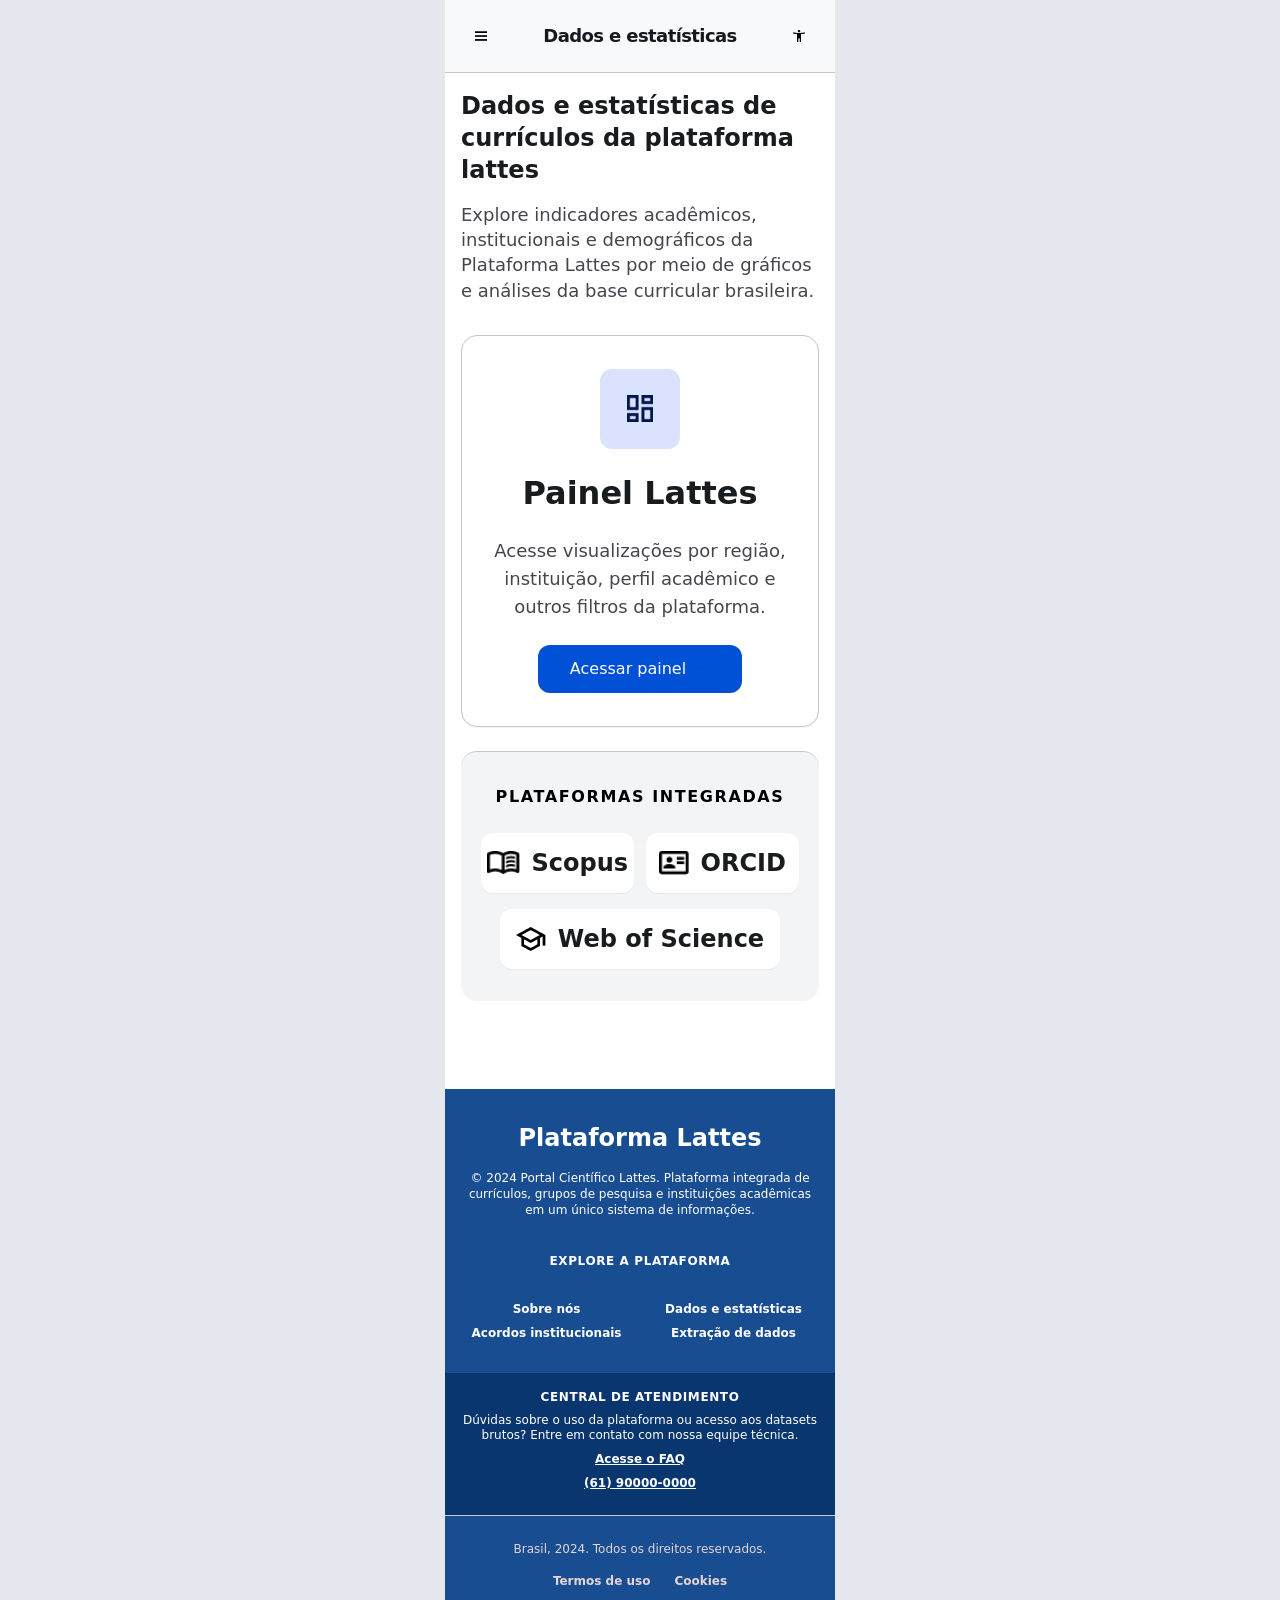
==== commit 53805755: "Corrige ícones dos links na página inicial" ====
--- a/dados-estatisticas.html
+++ b/dados-estatisticas.html
@@ -25,7 +25,7 @@
                     <button type="button" class="menu-close" id="menuClose" aria-label="Fechar menu">×</button>
                 </div>
                 <ul class="menu-list">
-                    <li><a href="home-page.html" class="menu-item"><svg viewBox="0 0 24 24" fill="none" stroke="currentColor" stroke-width="2" stroke-linecap="round" stroke-linejoin="round"><path d="M3 11.5L12 3l9 8.5"/><path d="M9 21V13h6v8"/></svg>Início</a></li>
+                    <li><a href="index.html" class="menu-item"><svg viewBox="0 0 24 24" fill="none" stroke="currentColor" stroke-width="2" stroke-linecap="round" stroke-linejoin="round"><path d="M3 11.5L12 3l9 8.5"/><path d="M9 21V13h6v8"/></svg>Início</a></li>
                     <li><a href="#" class="menu-item"><svg viewBox="0 0 24 24" fill="none" stroke="currentColor" stroke-width="2" stroke-linecap="round" stroke-linejoin="round"><circle cx="12" cy="12" r="9"/><line x1="12" y1="8" x2="12" y2="12"/><circle cx="12" cy="16" r="1"/></svg>Sobre nós</a></li>
                     <li><a href="dados-estatisticas.html" class="menu-item"><svg viewBox="0 0 24 24" fill="none" stroke="currentColor" stroke-width="2" stroke-linecap="round" stroke-linejoin="round"><path d="M3 17v-6"/><path d="M8 17v-10"/><path d="M13 17v-4"/><path d="M18 17V9"/><path d="M21 17h-18"/></svg>Dados e estatísticas</a></li>
                     <li><a href="#" class="menu-item"><svg viewBox="0 0 24 24" fill="none" stroke="currentColor" stroke-width="2" stroke-linecap="round" stroke-linejoin="round"><path d="M8 13l2 2 4-4"/><path d="M21 15V9a2 2 0 0 0-2-2H5a2 2 0 0 0-2 2v6a2 2 0 0 0 2 2h14a2 2 0 0 0 2-2Z"/></svg>Acordos institucionais</a></li>
@@ -57,7 +57,7 @@
                 <div class="panel-card__frame" data-name="Background+Border+Shadow">
                     <div class="panel-card__icon-frame" data-name="Margin">
                         <div class="panel-card__icon-background" data-name="Background">
-                            <img src="https://www.figma.com/api/mcp/asset/d71a6e8a-f37e-4e6e-af55-b8a816daae14" alt="Ícone painel">
+                            <img src="assets/painel.png" alt="Ícone painel">
                         </div>
                     </div>
                     <div class="panel-card__title" data-name="Heading 3:margin">
@@ -68,7 +68,7 @@
                     </div>
                     <a href="painel_grandeArea.html" class="button button--primary" data-name="Button">
                         <span>Acessar painel</span>
-                        <img src="https://www.figma.com/api/mcp/asset/c9a8e977-dc7c-4f8a-aab9-f819f635818b" alt="Seta direita">
+                        <img src="assets/setinha.png" alt="Seta direita">
                     </a>
                 </div>
             </section>
--- a/style.css
+++ b/style.css
@@ -180,7 +180,12 @@
     line-height: 16px;
 }
 
-.resource-card a img { width: 12px; height: 12px; }
+.resource-card a img,
+.resource-card a svg {
+    width: 12px;
+    height: 12px;
+    flex-shrink: 0;
+}
 .card-icon img { width: 20px; height: auto; }
 
 
@@ -254,7 +259,7 @@
     text-transform: uppercase;
 }
 
-/* Rodapé portal (home-page + dados-estatísticas): seção inferior */
+/* Rodapé portal (index + dados-estatísticas): seção inferior */
 .app-shell .site-footer .footer-bottom p,
 .dados-estatisticas-page .site-footer .footer-bottom p,
 .app-shell .site-footer .footer-legal a,
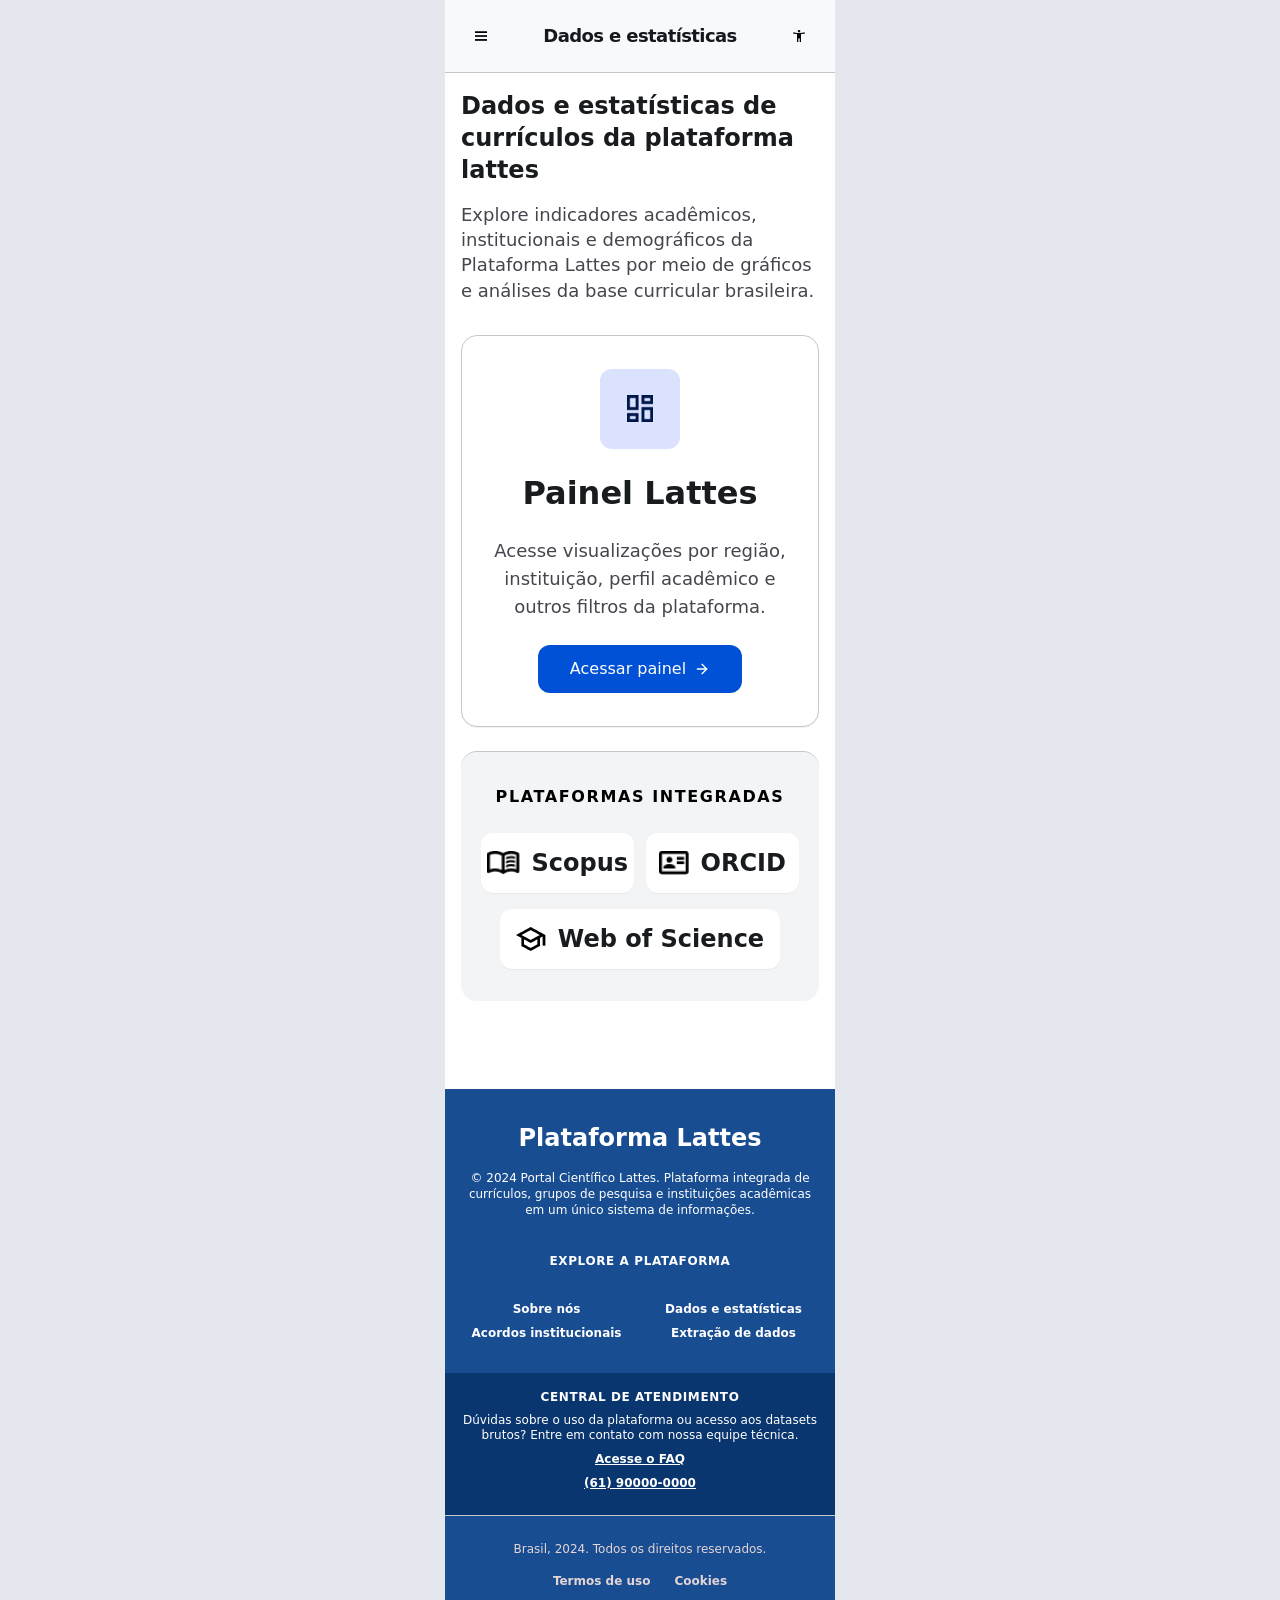
==== commit 1a3608a1: "Corrige visibilidade da seta no botao Acessar painel Co-authored-by: Cursor <cursoragent@cursor.com>" ====
--- a/dados-estatisticas.html
+++ b/dados-estatisticas.html
@@ -68,7 +68,7 @@
                     </div>
                     <a href="painel_grandeArea.html" class="button button--primary" data-name="Button">
                         <span>Acessar painel</span>
-                        <img src="assets/setinha.png" alt="Seta direita">
+                        <svg viewBox="0 0 24 24" fill="none" stroke="currentColor" stroke-width="2" stroke-linecap="round" stroke-linejoin="round" aria-hidden="true"><line x1="5" y1="12" x2="19" y2="12"/><polyline points="12 5 19 12 12 19"/></svg>
                     </a>
                 </div>
             </section>
--- a/style.css
+++ b/style.css
@@ -653,9 +653,11 @@
     font-weight: 400;
 }
 
-.dados-estatisticas-page .button img {
+.dados-estatisticas-page .button img,
+.dados-estatisticas-page .button svg {
     width: 16px;
     height: 16px;
+    flex-shrink: 0;
 }
 
 .dados-estatisticas-page .platforms-section {
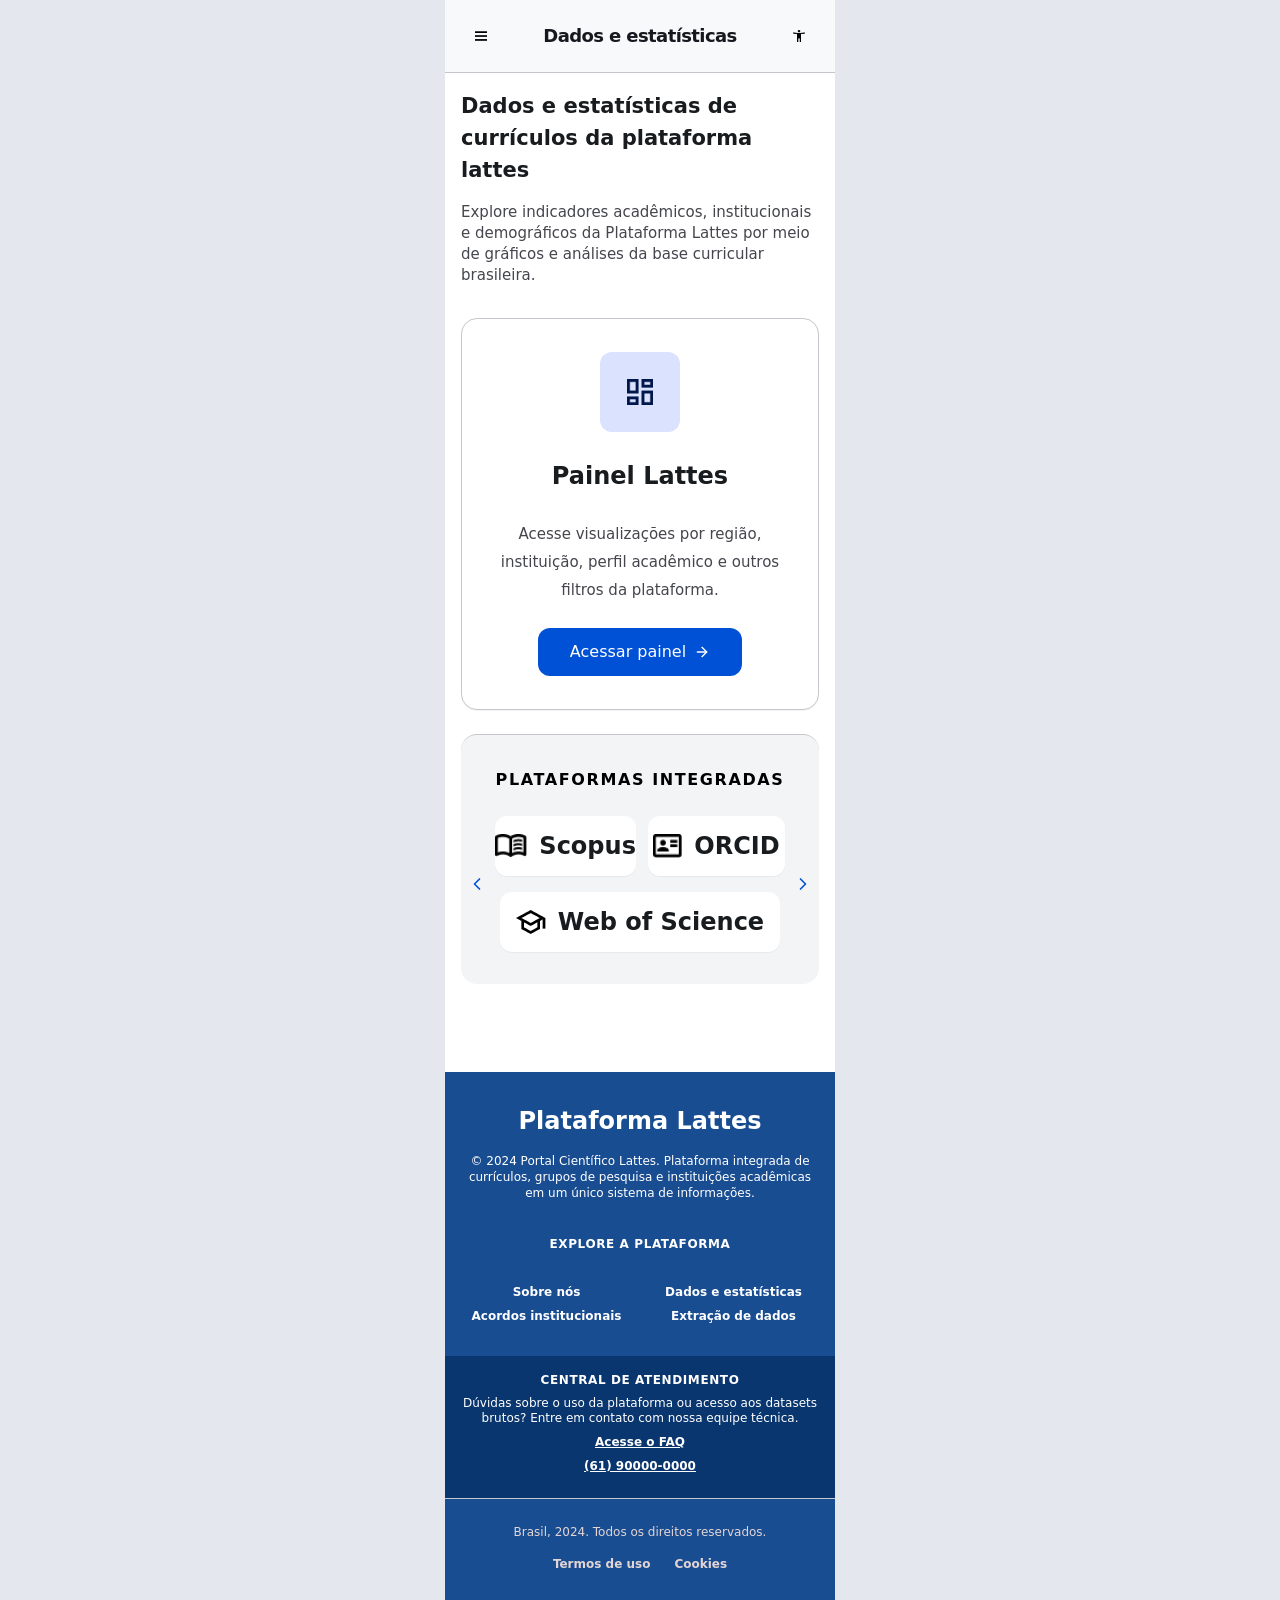
==== commit 181a9d89: "alteracoes_adicionais" ====
--- a/dados-estatisticas.html
+++ b/dados-estatisticas.html
@@ -75,23 +75,31 @@
 
             <section class="platforms-section" data-name="Section">
                 <div class="platforms-title" data-name="Heading 4">PLATAFORMAS INTEGRADAS</div>
-                <div class="platforms-container" data-name="Container">
-                    <div class="platform-row">
-                        <div class="platform-item" data-name="Container">
-                            <img src="./assets/livro.png" alt="Scopus">
-                            <span>Scopus</span>
+                <div class="platforms-carousel">
+                    <span class="platforms-carousel__arrow platforms-carousel__arrow--prev" aria-hidden="true">
+                        <svg viewBox="0 0 24 24" fill="none" stroke="currentColor" stroke-width="2" stroke-linecap="round" stroke-linejoin="round"><polyline points="15 18 9 12 15 6"/></svg>
+                    </span>
+                    <div class="platforms-container" data-name="Container">
+                        <div class="platform-row">
+                            <div class="platform-item" data-name="Container">
+                                <img src="./assets/livro.png" alt="Scopus">
+                                <span>Scopus</span>
+                            </div>
+                            <div class="platform-item" data-name="Container">
+                                <img src="./assets/id.png" alt="ORCID">
+                                <span>ORCID</span>
+                            </div>
                         </div>
-                        <div class="platform-item" data-name="Container">
-                            <img src="./assets/id.png" alt="ORCID">
-                            <span>ORCID</span>
+                        <div class="platform-row platform-row--center">
+                            <div class="platform-item" data-name="Container">
+                                <img src="./assets/chapeu.png" alt="Web of Science">
+                                <span>Web of Science</span>
+                            </div>
                         </div>
                     </div>
-                    <div class="platform-row platform-row--center">
-                        <div class="platform-item" data-name="Container">
-                            <img src="./assets/chapeu.png" alt="Web of Science">
-                            <span>Web of Science</span>
-                        </div>
-                    </div>
+                    <span class="platforms-carousel__arrow platforms-carousel__arrow--next" aria-hidden="true">
+                        <svg viewBox="0 0 24 24" fill="none" stroke="currentColor" stroke-width="2" stroke-linecap="round" stroke-linejoin="round"><polyline points="9 18 15 12 9 6"/></svg>
+                    </span>
                 </div>
             </section>
         </main>
--- a/style.css
+++ b/style.css
@@ -569,7 +569,7 @@
 
 .dados-estatisticas-page .hero-heading h1 {
     margin: 0;
-    font-size: 24px;
+    font-size: 21px;
     line-height: 32px;
     font-weight: 600;
     color: #191c1e;
@@ -577,7 +577,7 @@
 
 .dados-estatisticas-page .hero-copy {
     color: #45464d;
-    font-size: 18px;
+    font-size: 15px;
     line-height: 1.4;
     margin: 0;
 }
@@ -624,7 +624,7 @@
 
 .dados-estatisticas-page .panel-card__title h2 {
     margin: 0;
-    font-size: 32px;
+    font-size: 24px;
     line-height: 40px;
     font-weight: 600;
     color: #191c1e;
@@ -633,7 +633,7 @@
 
 .dados-estatisticas-page .panel-card__description p {
     margin: 0;
-    font-size: 18px;
+    font-size: 15px;
     line-height: 28px;
     color: #45464d;
     text-align: center;
@@ -679,9 +679,34 @@
     text-transform: uppercase;
 }
 
+.dados-estatisticas-page .platforms-carousel {
+    display: flex;
+    align-items: center;
+    justify-content: space-between;
+    gap: 8px;
+    margin: 0 -14px;
+}
+
+.dados-estatisticas-page .platforms-carousel__arrow {
+    flex-shrink: 0;
+    display: inline-flex;
+    align-items: center;
+    justify-content: center;
+    width: 20px;
+    color: #0051d5;
+    pointer-events: none;
+}
+
+.dados-estatisticas-page .platforms-carousel__arrow svg {
+    width: 20px;
+    height: 20px;
+}
+
 .dados-estatisticas-page .platforms-container {
     display: grid;
     gap: 16px;
+    flex: 1;
+    min-width: 0;
 }
 
 .dados-estatisticas-page .platform-row {
@@ -1160,9 +1185,18 @@
 
 /* Filter Panel */
 
+body.filter-overlay-open {
+    overflow: hidden;
+}
+
 .filter-overlay {
-    position: absolute;
-    inset: 0;
+    position: fixed;
+    top: 0;
+    left: 50%;
+    transform: translateX(-50%);
+    width: min(390px, 100%);
+    height: 100%;
+    max-height: 100dvh;
     display: none;
     z-index: 2000;
     flex-direction: column;
@@ -1190,13 +1224,10 @@
 .filter-panel {
     background: #ffffff;
     width: 100%;
-    height: fit-content;
     max-height: 100%;
-    flex: 0 0 auto;
+    flex: 0 1 auto;
     align-self: flex-start;
-    overflow-y: auto;
-    overflow-x: hidden;
-    border-radius: 0 0 16px 16px;
+    overflow: hidden;
     display: flex;
     flex-direction: column;
 }
@@ -1208,9 +1239,7 @@
     padding: 16px;
     border-bottom: 1px solid #c6c6cd;
     background: #f7f9fb;
-    border-radius: 16px 16px 0 0;
-    position: sticky;
-    top: 0;
+    flex-shrink: 0;
     z-index: 10;
 }
 
@@ -1256,11 +1285,15 @@
 }
 
 .filter-content {
-    flex: 0 1 auto;
+    flex: 1 1 auto;
+    min-height: 0;
     padding: 16px;
     display: flex;
     flex-direction: column;
     gap: 24px;
+    overflow-y: auto;
+    overscroll-behavior: contain;
+    -webkit-overflow-scrolling: touch;
 }
 
 .filter-section {
@@ -1401,7 +1434,6 @@
     padding: 16px;
     border-top: 1px solid #c6c6cd;
     background: #ffffff;
-    border-radius: 0 0 16px 16px;
     flex-shrink: 0;
 }
 
